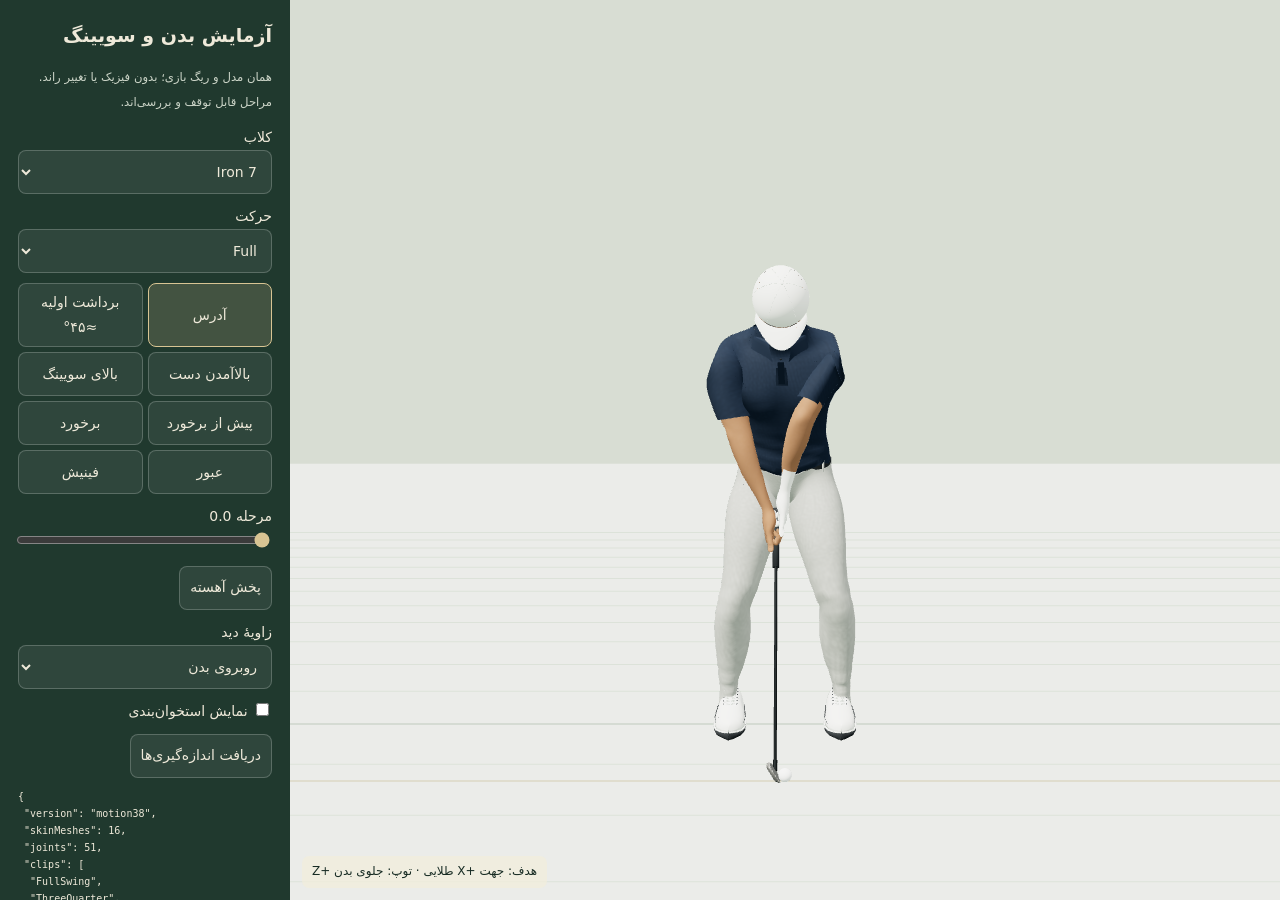
==== motion-lab.html @ 4827abcb "Keep near-green shots continuous with walking; repair yaw decomposition, grip skinning and staged sw" ====
<!doctype html><html lang="fa" dir="rtl"><meta charset="utf-8"><meta name="viewport" content="width=device-width, initial-scale=1"><title>آزمایش حرکت گلفر</title><style>*{box-sizing:border-box}body{margin:0;background:#172b23;color:#eee9d9;font:14px/1.8 system-ui}main{display:grid;grid-template-columns:minmax(0,1fr) 290px;height:100dvh}#stage{min-width:0;position:relative}canvas{display:block;width:100%;height:100%;touch-action:none}aside{padding:18px;overflow:auto;background:#20392e}h1{font-size:19px;margin:0 0 12px}label{display:block;margin:10px 0}button,select,input{font:inherit;accent-color:#d8c493}button,select{color:inherit;background:#ffffff12;border:1px solid #ffffff35;border-radius:8px;min-height:44px;padding:6px 10px}select,input[type=range]{width:100%}.phases{display:grid;grid-template-columns:1fr 1fr;gap:5px}pre{white-space:pre-wrap;direction:ltr;text-align:left;font:10px/1.7 monospace}small{color:#ccd5c8}button[aria-pressed=true]{background:#d8c49330;border-color:#d8c493}#status{position:absolute;bottom:12px;left:12px;color:#172b23;background:#f2eddcbb;padding:5px 10px;border-radius:7px;font-size:12px}@media(max-width:700px){main{grid-template-columns:1fr;grid-template-rows:60dvh 1fr;height:auto}aside{height:40dvh;padding:12px}.phases{grid-template-columns:repeat(4,1fr)}h1{font-size:16px}}</style><main><div id="stage"><span id="status">بارگذاری مدل اصلی…</span></div><aside><h1>آزمایش بدن و سویینگ</h1><small>همان مدل و ریگ بازی؛ بدون فیزیک یا تغییر راند. مراحل قابل توقف و بررسی‌اند.</small><label>کلاب<select id="club"><option value="7I">7 Iron</option><option value="1W">Driver</option><option value="SW">Sand wedge</option><option value="PT">Putter</option></select></label><label>حرکت<select id="mode"><option value="full">Full</option><option value="three-quarter">¾</option><option value="half">Half</option><option value="chip">Chip</option><option value="putt">Putt</option></select></label><div class="phases"><button data-t="0">آدرس</button><button data-t="0.07">برداشت اولیه ≈۴۵°</button><button data-t="0.28">بالاآمدن دست</button><button data-t="0.4">بالای سویینگ</button><button data-t="0.477">پیش از برخورد</button><button data-t="0.5">برخورد</button><button data-t="0.73">عبور</button><button data-t="1">فینیش</button></div><label>مرحله <output id="frame">0</output><input id="seek" type="range" min="0" max="100" step="0.1" value="0"></label><button id="play">پخش آهسته</button><label>زاویهٔ دید<select id="view"><option value="front">روبروی بدن</option><option value="line">روی خط هدف</option><option value="three">سه‌ربع</option><option value="hands">دست‌ها و گریپ</option></select></label><label><input id="skeleton" type="checkbox"> نمایش استخوان‌بندی</label><button id="export">دریافت اندازه‌گیری‌ها</button><pre id="metrics"></pre></aside></main><script src="./three.min.js"></script><script src="./GLTFLoader.js"></script><script src="./golfer-rig.js"></script><script>
const scene=new THREE.Scene();scene.background=new THREE.Color('#d8ddd3');scene.add(new THREE.HemisphereLight(0xffffff,0x607361,1.25));const sun=new THREE.DirectionalLight(0xfff4df,1.5);sun.position.set(-3,6,4);scene.add(sun);const floor=new THREE.Mesh(new THREE.PlaneGeometry(30,30),new THREE.MeshStandardMaterial({color:0x9fae98,roughness:1}));floor.rotation.x=-Math.PI/2;floor.position.y=-.004;scene.add(floor);const grid=new THREE.GridHelper(12,24,0x849581,0xb7c2b1);grid.position.y=.001;scene.add(grid);
const renderer=new THREE.WebGLRenderer({antialias:true});renderer.setPixelRatio(Math.min(devicePixelRatio,1.5));renderer.outputEncoding=THREE.sRGBEncoding;renderer.toneMapping=THREE.ACESFilmicToneMapping;renderer.toneMappingExposure=.9;document.getElementById('stage').prepend(renderer.domElement);const camera=new THREE.PerspectiveCamera(38,1,.01,100);const ballMesh=new THREE.Mesh(new THREE.SphereGeometry(.021335,20,14),new THREE.MeshStandardMaterial({color:0xffffff}));scene.add(ballMesh);const targetLine=new THREE.Line(new THREE.BufferGeometry().setFromPoints([new THREE.Vector3(-3,.003,.7),new THREE.Vector3(3,.003,.7)]),new THREE.LineBasicMaterial({color:0xc4a75e}));scene.add(targetLine);
let athlete,skeleton,progress=0,playing=false,last=0;const bag={'1W':{id:'1W',cat:'wood',loft:12},'7I':{id:'7I',cat:'iron',loft:31.5},SW:{id:'SW',cat:'wedge',loft:54},PT:{id:'PT',cat:'putter',loft:2.5,isPutter:true}};const $=id=>document.getElementById(id);
function phase(t){return t<=.4?['backswing',t/.4]:t<=.5?['downswing',(t-.4)/.1]:['followthrough',(t-.5)/.5]}
function metrics(){const a=athlete,d=a.debug(),q=a.model.getWorldQuaternion(new THREE.Quaternion()),face=a.impactNormal.clone().applyQuaternion(q),front=new THREE.Vector3(0,0,1).applyQuaternion(a.bones.Chest.getWorldQuaternion(new THREE.Quaternion()));return{...d,faceNormal:face.toArray(),faceTowardTarget:face.x,chestFront:front.toArray(),handRotations:a.handRotations?Object.fromEntries(Object.entries(a.handRotations).map(([k,v])=>[k,v.toArray()])):null,arm:a.armDiagnostics,gripCorrection:a.gripCorrection}}
function draw(t=progress){if(!athlete)return;progress=+t;$('seek').value=progress*100;$('frame').textContent=(progress*100).toFixed(1);const club=bag[$('club').value],mode=club.isPutter?'putt':$('mode').value;athlete.setClub(club);const st=GolfAthlete.address(club,mode),ball=new THREE.Vector3(st.lead,.021335,st.distance);athlete.setContact(ball,.021335);athlete.setGroundSampler(()=>0,()=>new THREE.Vector3(0,1,0));ballMesh.position.copy(ball);targetLine.position.z=st.distance-.7;athlete.pose(mode,...phase(progress));athlete.model.updateMatrixWorld(true);skeleton.visible=$('skeleton').checked;skeleton.update();const center=new THREE.Vector3(0,1,0);if($('view').value==='hands'){center.copy(athlete.bones['Hand.L'].getWorldPosition(new THREE.Vector3())).lerp(athlete.bones['Hand.R'].getWorldPosition(new THREE.Vector3()),.5);camera.position.copy(center).add(new THREE.Vector3(.35,.15,.58))}else if($('view').value==='front')camera.position.set(0,1.25,4.7);else if($('view').value==='line')camera.position.set(-4.7,1.35,.6);else camera.position.set(-3.3,1.7,3.5);camera.lookAt(center);camera.updateMatrixWorld(true);$('metrics').textContent=JSON.stringify(metrics(),null,1);$('status').textContent='هدف: جهت +X طلایی · توپ: جلوی بدن +Z';document.querySelectorAll('[data-t]').forEach(b=>b.setAttribute('aria-pressed',String(Math.abs(+b.dataset.t-progress)<.001)));renderer.render(scene,camera)}
function resize(){const r=$('stage').getBoundingClientRect();renderer.setSize(r.width,r.height);camera.aspect=r.width/r.height;camera.updateProjectionMatrix();draw()};new ResizeObserver(resize).observe($('stage'));
new THREE.GLTFLoader().load('./pro_golfer_character.glb',g=>{athlete=new GolfAthlete(g);scene.add(athlete.model);skeleton=new THREE.SkeletonHelper(athlete.model);skeleton.material.depthTest=false;skeleton.material.transparent=true;skeleton.material.opacity=.65;scene.add(skeleton);window.lab={athlete,draw,metrics,renderer,scene,camera,phase,bag};resize();draw(0)},undefined,e=>$('status').textContent='خطا در بارگذاری مدل');
document.querySelectorAll('[data-t]').forEach(b=>b.onclick=()=>{playing=false;draw(+b.dataset.t)});$('seek').oninput=()=>{playing=false;draw(+$('seek').value/100)};for(const id of ['club','mode','view','skeleton'])$(id).onchange=()=>draw();$('play').onclick=()=>{playing=!playing;$('play').textContent=playing?'توقف':'پخش آهسته';if(progress>=1)progress=0};$('export').onclick=()=>{const u=URL.createObjectURL(new Blob([JSON.stringify(metrics(),null,2)],{type:'application/json'})),a=document.createElement('a');a.href=u;a.download='golfer-motion.json';a.click();setTimeout(()=>URL.revokeObjectURL(u),1000)};function animate(now){if(playing&&athlete){progress=Math.min(1,progress+Math.min(.1,(now-last)/1000)*.14);draw();if(progress===1)playing=false}last=now;requestAnimationFrame(animate)}requestAnimationFrame(animate);
</script></html>
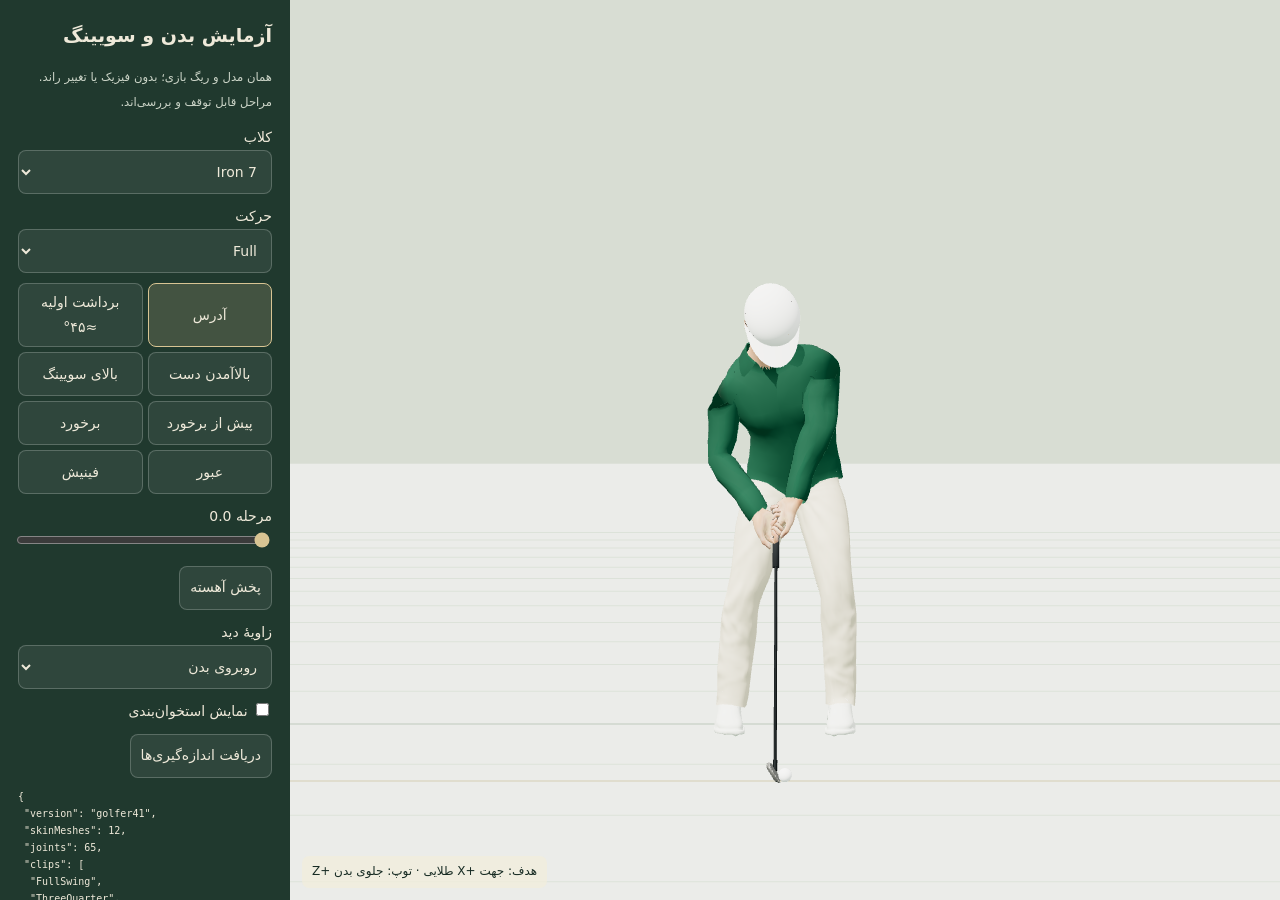
==== commit 81a869be: "Replace golfer with CC0 MPFB athlete and white cap; coordinate continuous swing, lead arm and trail " ====
--- a/motion-lab.html
+++ b/motion-lab.html
@@ -1,11 +1,11 @@
-<!doctype html><html lang="fa" dir="rtl"><meta charset="utf-8"><meta name="viewport" content="width=device-width, initial-scale=1"><title>آزمایش حرکت گلفر</title><style>*{box-sizing:border-box}body{margin:0;background:#172b23;color:#eee9d9;font:14px/1.8 system-ui}main{display:grid;grid-template-columns:minmax(0,1fr) 290px;height:100dvh}#stage{min-width:0;position:relative}canvas{display:block;width:100%;height:100%;touch-action:none}aside{padding:18px;overflow:auto;background:#20392e}h1{font-size:19px;margin:0 0 12px}label{display:block;margin:10px 0}button,select,input{font:inherit;accent-color:#d8c493}button,select{color:inherit;background:#ffffff12;border:1px solid #ffffff35;border-radius:8px;min-height:44px;padding:6px 10px}select,input[type=range]{width:100%}.phases{display:grid;grid-template-columns:1fr 1fr;gap:5px}pre{white-space:pre-wrap;direction:ltr;text-align:left;font:10px/1.7 monospace}small{color:#ccd5c8}button[aria-pressed=true]{background:#d8c49330;border-color:#d8c493}#status{position:absolute;bottom:12px;left:12px;color:#172b23;background:#f2eddcbb;padding:5px 10px;border-radius:7px;font-size:12px}@media(max-width:700px){main{grid-template-columns:1fr;grid-template-rows:60dvh 1fr;height:auto}aside{height:40dvh;padding:12px}.phases{grid-template-columns:repeat(4,1fr)}h1{font-size:16px}}</style><main><div id="stage"><span id="status">بارگذاری مدل اصلی…</span></div><aside><h1>آزمایش بدن و سویینگ</h1><small>همان مدل و ریگ بازی؛ بدون فیزیک یا تغییر راند. مراحل قابل توقف و بررسی‌اند.</small><label>کلاب<select id="club"><option value="7I">7 Iron</option><option value="1W">Driver</option><option value="SW">Sand wedge</option><option value="PT">Putter</option></select></label><label>حرکت<select id="mode"><option value="full">Full</option><option value="three-quarter">¾</option><option value="half">Half</option><option value="chip">Chip</option><option value="putt">Putt</option></select></label><div class="phases"><button data-t="0">آدرس</button><button data-t="0.07">برداشت اولیه ≈۴۵°</button><button data-t="0.28">بالاآمدن دست</button><button data-t="0.4">بالای سویینگ</button><button data-t="0.477">پیش از برخورد</button><button data-t="0.5">برخورد</button><button data-t="0.73">عبور</button><button data-t="1">فینیش</button></div><label>مرحله <output id="frame">0</output><input id="seek" type="range" min="0" max="100" step="0.1" value="0"></label><button id="play">پخش آهسته</button><label>زاویهٔ دید<select id="view"><option value="front">روبروی بدن</option><option value="line">روی خط هدف</option><option value="three">سه‌ربع</option><option value="hands">دست‌ها و گریپ</option></select></label><label><input id="skeleton" type="checkbox"> نمایش استخوان‌بندی</label><button id="export">دریافت اندازه‌گیری‌ها</button><pre id="metrics"></pre></aside></main><script src="./three.min.js"></script><script src="./GLTFLoader.js"></script><script src="./golfer-rig.js"></script><script>
+<!doctype html><html lang="fa" dir="rtl"><meta charset="utf-8"><meta name="viewport" content="width=device-width, initial-scale=1"><title>آزمایش حرکت گلفر</title><style>*{box-sizing:border-box}body{margin:0;background:#172b23;color:#eee9d9;font:14px/1.8 system-ui}main{display:grid;grid-template-columns:minmax(0,1fr) 290px;height:100dvh}#stage{min-width:0;position:relative}canvas{display:block;width:100%;height:100%;touch-action:none}aside{padding:18px;overflow:auto;background:#20392e}h1{font-size:19px;margin:0 0 12px}label{display:block;margin:10px 0}button,select,input{font:inherit;accent-color:#d8c493}button,select{color:inherit;background:#ffffff12;border:1px solid #ffffff35;border-radius:8px;min-height:44px;padding:6px 10px}select,input[type=range]{width:100%}.phases{display:grid;grid-template-columns:1fr 1fr;gap:5px}pre{white-space:pre-wrap;direction:ltr;text-align:left;font:10px/1.7 monospace}small{color:#ccd5c8}button[aria-pressed=true]{background:#d8c49330;border-color:#d8c493}#status{position:absolute;bottom:12px;left:12px;color:#172b23;background:#f2eddcbb;padding:5px 10px;border-radius:7px;font-size:12px}@media(max-width:700px){main{grid-template-columns:1fr;grid-template-rows:60dvh 1fr;height:auto}aside{height:40dvh;padding:12px}.phases{grid-template-columns:repeat(4,1fr)}h1{font-size:16px}}</style><main><div id="stage"><span id="status">بارگذاری مدل اصلی…</span></div><aside><h1>آزمایش بدن و سویینگ</h1><small>همان مدل و ریگ بازی؛ بدون فیزیک یا تغییر راند. مراحل قابل توقف و بررسی‌اند.</small><label>کلاب<select id="club"><option value="7I">7 Iron</option><option value="1W">Driver</option><option value="SW">Sand wedge</option><option value="PT">Putter</option></select></label><label>حرکت<select id="mode"><option value="full">Full</option><option value="three-quarter">¾</option><option value="half">Half</option><option value="chip">Chip</option><option value="putt">Putt</option></select></label><div class="phases"><button data-t="0">آدرس</button><button data-t="0.07">برداشت اولیه ≈۴۵°</button><button data-t="0.28">بالاآمدن دست</button><button data-t="0.4">بالای سویینگ</button><button data-t="0.477">پیش از برخورد</button><button data-t="0.5">برخورد</button><button data-t="0.73">عبور</button><button data-t="1">فینیش</button></div><label>مرحله <output id="frame">0</output><input id="seek" type="range" min="0" max="100" step="0.1" value="0"></label><button id="play">پخش آهسته</button><label>زاویهٔ دید<select id="view"><option value="front">روبروی بدن</option><option value="line">روی خط هدف</option><option value="three">سه‌ربع</option><option value="hands">دست‌ها و گریپ</option></select></label><label><input id="skeleton" type="checkbox"> نمایش استخوان‌بندی</label><button id="export">دریافت اندازه‌گیری‌ها</button><pre id="metrics"></pre></aside></main><script src="./three.min.js"></script><script src="./GLTFLoader.js"></script><script src="./golfer-rig.js"></script><script src="./golfer-mpfb.js"></script><script>
 const scene=new THREE.Scene();scene.background=new THREE.Color('#d8ddd3');scene.add(new THREE.HemisphereLight(0xffffff,0x607361,1.25));const sun=new THREE.DirectionalLight(0xfff4df,1.5);sun.position.set(-3,6,4);scene.add(sun);const floor=new THREE.Mesh(new THREE.PlaneGeometry(30,30),new THREE.MeshStandardMaterial({color:0x9fae98,roughness:1}));floor.rotation.x=-Math.PI/2;floor.position.y=-.004;scene.add(floor);const grid=new THREE.GridHelper(12,24,0x849581,0xb7c2b1);grid.position.y=.001;scene.add(grid);
 const renderer=new THREE.WebGLRenderer({antialias:true});renderer.setPixelRatio(Math.min(devicePixelRatio,1.5));renderer.outputEncoding=THREE.sRGBEncoding;renderer.toneMapping=THREE.ACESFilmicToneMapping;renderer.toneMappingExposure=.9;document.getElementById('stage').prepend(renderer.domElement);const camera=new THREE.PerspectiveCamera(38,1,.01,100);const ballMesh=new THREE.Mesh(new THREE.SphereGeometry(.021335,20,14),new THREE.MeshStandardMaterial({color:0xffffff}));scene.add(ballMesh);const targetLine=new THREE.Line(new THREE.BufferGeometry().setFromPoints([new THREE.Vector3(-3,.003,.7),new THREE.Vector3(3,.003,.7)]),new THREE.LineBasicMaterial({color:0xc4a75e}));scene.add(targetLine);
 let athlete,skeleton,progress=0,playing=false,last=0;const bag={'1W':{id:'1W',cat:'wood',loft:12},'7I':{id:'7I',cat:'iron',loft:31.5},SW:{id:'SW',cat:'wedge',loft:54},PT:{id:'PT',cat:'putter',loft:2.5,isPutter:true}};const $=id=>document.getElementById(id);
 function phase(t){return t<=.4?['backswing',t/.4]:t<=.5?['downswing',(t-.4)/.1]:['followthrough',(t-.5)/.5]}
 function metrics(){const a=athlete,d=a.debug(),q=a.model.getWorldQuaternion(new THREE.Quaternion()),face=a.impactNormal.clone().applyQuaternion(q),front=new THREE.Vector3(0,0,1).applyQuaternion(a.bones.Chest.getWorldQuaternion(new THREE.Quaternion()));return{...d,faceNormal:face.toArray(),faceTowardTarget:face.x,chestFront:front.toArray(),handRotations:a.handRotations?Object.fromEntries(Object.entries(a.handRotations).map(([k,v])=>[k,v.toArray()])):null,arm:a.armDiagnostics,gripCorrection:a.gripCorrection}}
-function draw(t=progress){if(!athlete)return;progress=+t;$('seek').value=progress*100;$('frame').textContent=(progress*100).toFixed(1);const club=bag[$('club').value],mode=club.isPutter?'putt':$('mode').value;athlete.setClub(club);const st=GolfAthlete.address(club,mode),ball=new THREE.Vector3(st.lead,.021335,st.distance);athlete.setContact(ball,.021335);athlete.setGroundSampler(()=>0,()=>new THREE.Vector3(0,1,0));ballMesh.position.copy(ball);targetLine.position.z=st.distance-.7;athlete.pose(mode,...phase(progress));athlete.model.updateMatrixWorld(true);skeleton.visible=$('skeleton').checked;skeleton.update();const center=new THREE.Vector3(0,1,0);if($('view').value==='hands'){center.copy(athlete.bones['Hand.L'].getWorldPosition(new THREE.Vector3())).lerp(athlete.bones['Hand.R'].getWorldPosition(new THREE.Vector3()),.5);camera.position.copy(center).add(new THREE.Vector3(.35,.15,.58))}else if($('view').value==='front')camera.position.set(0,1.25,4.7);else if($('view').value==='line')camera.position.set(-4.7,1.35,.6);else camera.position.set(-3.3,1.7,3.5);camera.lookAt(center);camera.updateMatrixWorld(true);$('metrics').textContent=JSON.stringify(metrics(),null,1);$('status').textContent='هدف: جهت +X طلایی · توپ: جلوی بدن +Z';document.querySelectorAll('[data-t]').forEach(b=>b.setAttribute('aria-pressed',String(Math.abs(+b.dataset.t-progress)<.001)));renderer.render(scene,camera)}
+function draw(t=progress){if(!athlete)return;progress=+t;$('seek').value=progress*100;$('frame').textContent=(progress*100).toFixed(1);const club=bag[$('club').value],mode=club.isPutter?'putt':$('mode').value;athlete.setClub(club);const st=GolfAthlete.address(club,mode),ball=new THREE.Vector3(st.lead,.021335,st.distance);athlete.setContact(ball,.021335);athlete.setGroundSampler(()=>0,()=>new THREE.Vector3(0,1,0));ballMesh.position.copy(ball);targetLine.position.z=st.distance-.7;athlete.pose(mode,...phase(progress));athlete.model.updateMatrixWorld(true);skeleton.visible=$('skeleton').checked;const center=new THREE.Vector3(0,1,0);if($('view').value==='hands'){center.copy(athlete.bones['Hand.L'].getWorldPosition(new THREE.Vector3())).lerp(athlete.bones['Hand.R'].getWorldPosition(new THREE.Vector3()),.5);camera.position.copy(center).add(new THREE.Vector3(.35,.15,.58))}else if($('view').value==='front')camera.position.set(0,1.25,4.7);else if($('view').value==='line')camera.position.set(-4.7,1.35,.6);else camera.position.set(-3.3,1.7,3.5);camera.lookAt(center);camera.updateMatrixWorld(true);$('metrics').textContent=JSON.stringify(metrics(),null,1);$('status').textContent='هدف: جهت +X طلایی · توپ: جلوی بدن +Z';document.querySelectorAll('[data-t]').forEach(b=>b.setAttribute('aria-pressed',String(Math.abs(+b.dataset.t-progress)<.001)));renderer.render(scene,camera)}
 function resize(){const r=$('stage').getBoundingClientRect();renderer.setSize(r.width,r.height);camera.aspect=r.width/r.height;camera.updateProjectionMatrix();draw()};new ResizeObserver(resize).observe($('stage'));
-new THREE.GLTFLoader().load('./pro_golfer_character.glb',g=>{athlete=new GolfAthlete(g);scene.add(athlete.model);skeleton=new THREE.SkeletonHelper(athlete.model);skeleton.material.depthTest=false;skeleton.material.transparent=true;skeleton.material.opacity=.65;scene.add(skeleton);window.lab={athlete,draw,metrics,renderer,scene,camera,phase,bag};resize();draw(0)},undefined,e=>$('status').textContent='خطا در بارگذاری مدل');
+Promise.all(['./characters/golfer-mpfb.glb','./pro_golfer_character.glb'].map(url=>new Promise((resolve,reject)=>new THREE.GLTFLoader().load(url,resolve,undefined,reject)))).then(([g,donor])=>{athlete=new GolfAthlete(g,{clubSource:donor.scene});scene.add(athlete.model);skeleton=new THREE.SkeletonHelper(athlete.model);skeleton.material.depthTest=false;skeleton.material.transparent=true;skeleton.material.opacity=.65;scene.add(skeleton);window.lab={athlete,draw,metrics,renderer,scene,camera,phase,bag};resize();draw(0)}).catch(e=>{$('status').textContent='خطا در بارگذاری مدل: '+e.message;console.error(e)});
 document.querySelectorAll('[data-t]').forEach(b=>b.onclick=()=>{playing=false;draw(+b.dataset.t)});$('seek').oninput=()=>{playing=false;draw(+$('seek').value/100)};for(const id of ['club','mode','view','skeleton'])$(id).onchange=()=>draw();$('play').onclick=()=>{playing=!playing;$('play').textContent=playing?'توقف':'پخش آهسته';if(progress>=1)progress=0};$('export').onclick=()=>{const u=URL.createObjectURL(new Blob([JSON.stringify(metrics(),null,2)],{type:'application/json'})),a=document.createElement('a');a.href=u;a.download='golfer-motion.json';a.click();setTimeout(()=>URL.revokeObjectURL(u),1000)};function animate(now){if(playing&&athlete){progress=Math.min(1,progress+Math.min(.1,(now-last)/1000)*.14);draw();if(progress===1)playing=false}last=now;requestAnimationFrame(animate)}requestAnimationFrame(animate);
 </script></html>
